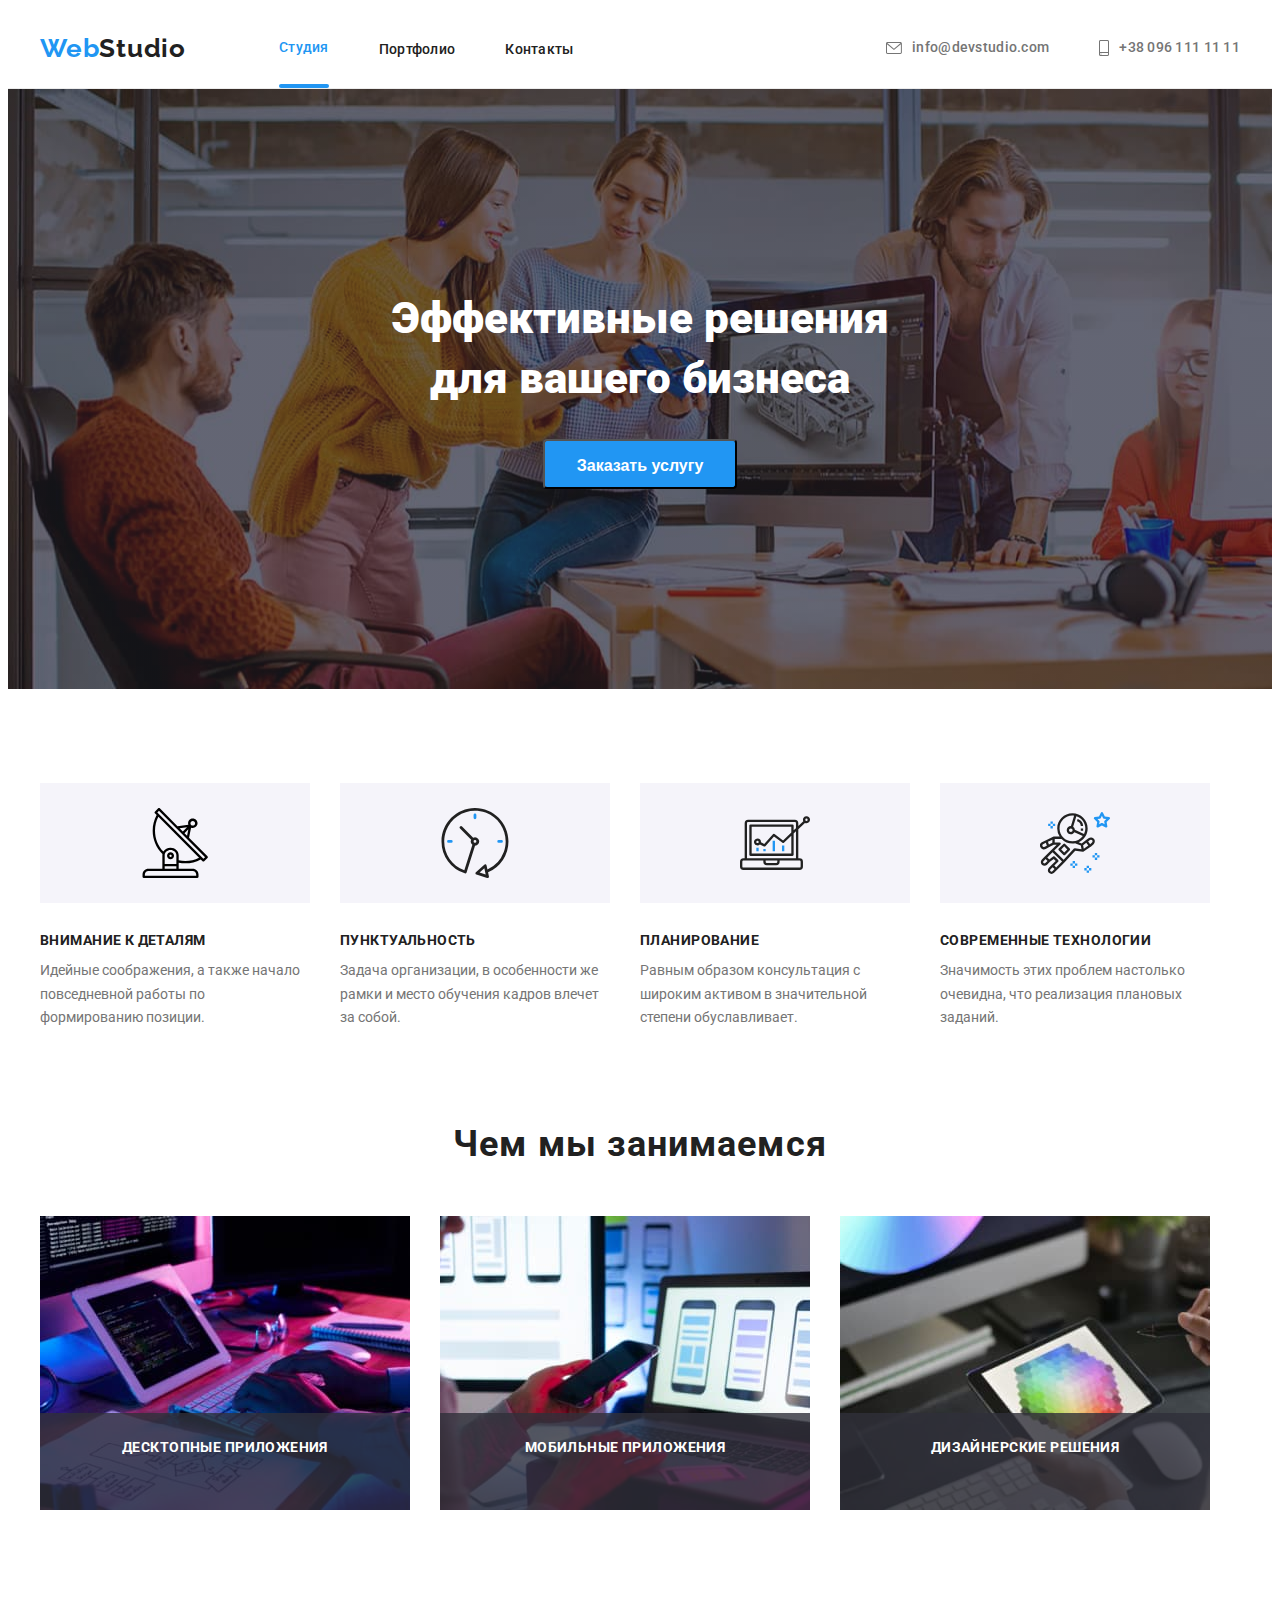
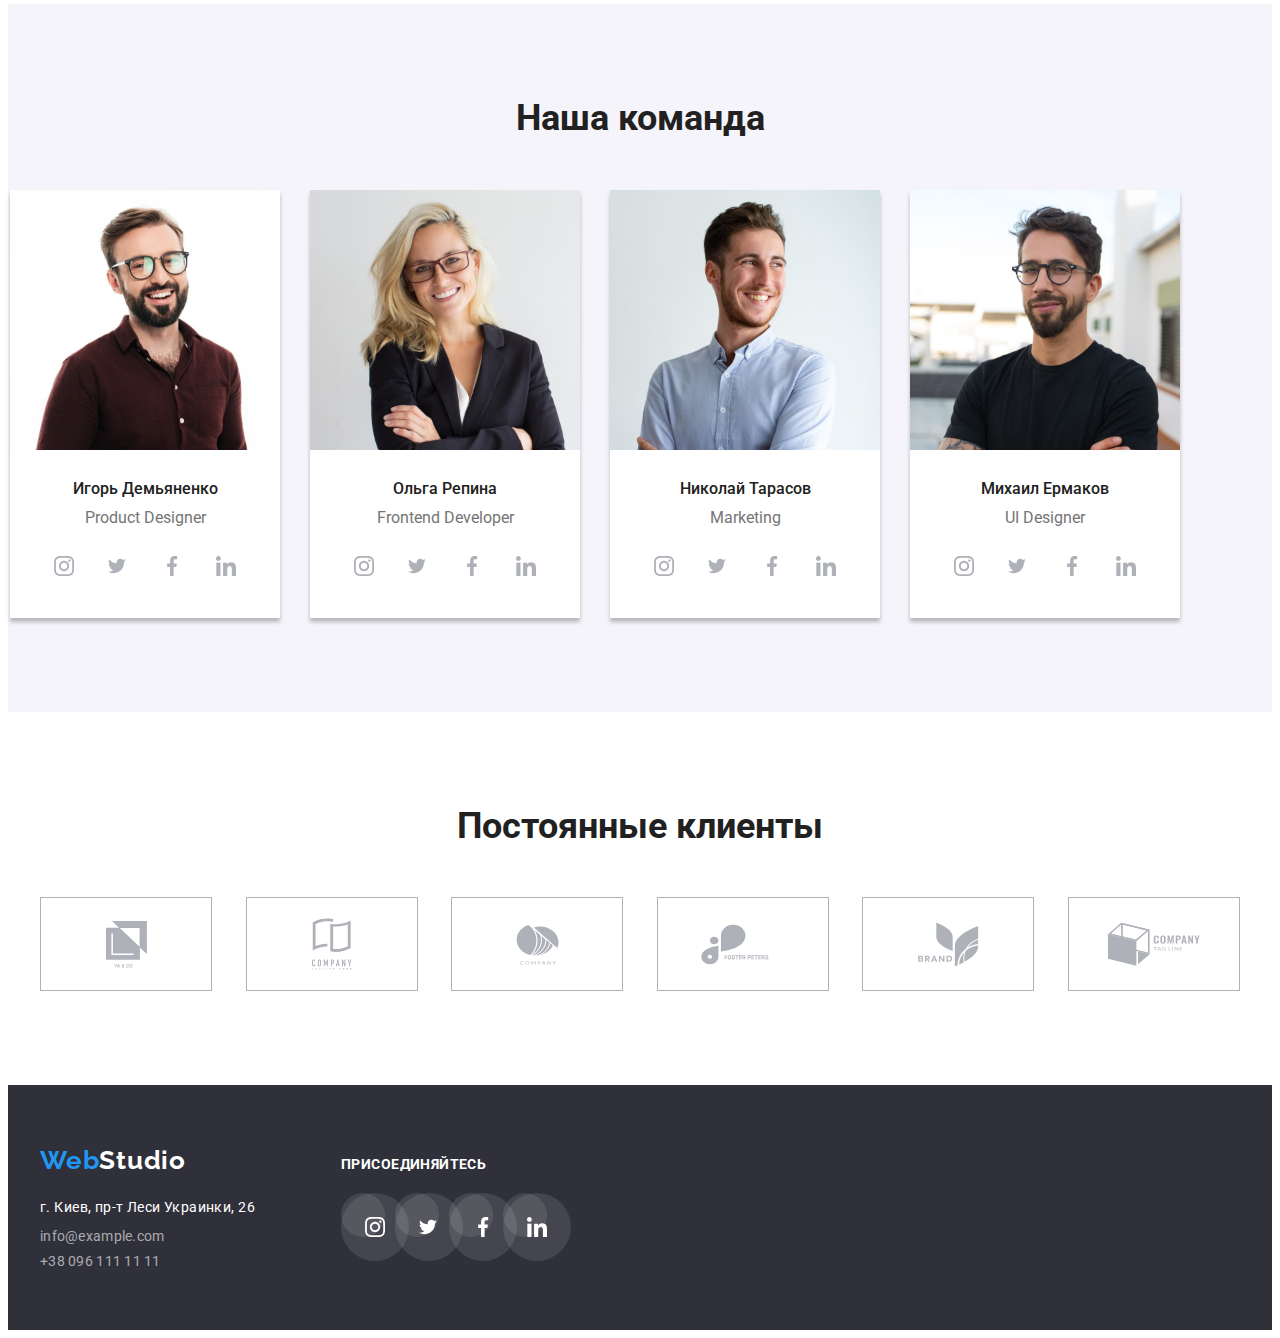
==== index.html @ 962d47c5 "добавил иконки в спрайт с 6 дз" ====
<!DOCTYPE html>
<html lang="en">

<head>
    <meta charset="UTF-8">
    <meta http-equiv="X-UA-Compatible" content="IE=edge">
    <meta name="viewport" content="width=device-width, initial-scale=1.0">
    <title>Homework1</title>
    <link rel="preconnect" href="https://fonts.gstatic.com">
    <link href="https://fonts.googleapis.com/css2?family=Raleway:wght@700&family=Roboto:wght@400;500;700;900&display=swap"
        rel="stylesheet">
        <link rel="stylesheet" href="https://cdnjs.cloudflare.com/ajax/libs/modern-normalize/1.0.0/modern-normalize.min.css"
            integrity="sha512-ISS7cAi1PEhQ8jnbJpJZMd29NlhNj4AWYyLOSp2CE/CsHxTCu+r+t0D2yoJudVrd0/8fTVPUVDzY5Tvli75u/g=="
            crossorigin="anonymous" />
            <link rel="stylesheet" href="https://cdnjs.cloudflare.com/ajax/libs/animate.css/4.1.1/animate.min.css" />
    <link rel="stylesheet" href="./css/styles.css">
 </head>
 <body>
     <!--HEADER-->
    <header class="header">
        <div class="conteiner header-conteiner">
        <nav class="navigation ">
                <a class="logo-link link animate__heartBeat" href="./index.html"><span class="part-logo">Web</span>Studio</a>
            <ul class="menu-list list">
                <li class="menu-item"><a class="menu-link link" href=""><div class="current">Студия</div></a></li>
                <li class="menu-item"><a class="menu-link link" href="./portfolio.html">Портфолио</a></li>
                <li class="menu-item"><a class="menu-link link" href="">Контакты</a></li>
            </ul>
            </nav>
            
            <ul class="contacts-list list">
                <li class="contacts-list-item-mail-tel">
                
                <a class="mail-tel-link link" href="mailto:info@devstudio.com"><svg class="header-icons"  width="16" height="12">
                    <use href="./images/icons.svg.svg#icon-envelope"></use>
                </svg>info@devstudio.com</a>
            
                    
</li>
                <li class="contacts-list-item-mail-tel"><a class="mail-tel-link link" href="tel:+380961111111"><svg class="header-icons" width="10" height="16">
                    <use href="./images/icons.svg.svg#icon-smartphone"></use>
                </svg>+38 096 111 11 11</a></li>
            </ul>
        
    </div>
     </header>
     <main>
         <!--SECTION HERO-->
            
                <section class="hero  ">
            <div class="conteiner">
                <h1 class="hero-title">Эффективные решения<br /> для вашего бизнеса</h1>
                <button class="modal-btn " type="button" data-modal-open>Заказать услугу </button>
        </div>
            </section>
            
        <!--SECTION SKILLS-->
               <section class="skills section">
                    <div class="conteiner ">
            <h2 class="visually-hidden">Наши преймущества</h2>
         
           

            <ul class="skills-list list">
            

                <li class="skills-description-item" >
                    <div class="skills-description-icon">
                        <svg width="70" height="70">
                            <use href="./images/icons.svg.svg#icon-antenna"></use>
                        </svg>
                    </div>
                    <h3 class="description-title">Внимание к деталям</h3>
                    <p class="description">Идейные соображения, а также начало повседневной работы по формированию позиции.</p>
                </li>
                
            
                <li class="skills-description-item">
                    <div class="skills-description-icon">
                        <svg width="70" height="70">
                            <use href="./images/icons.svg#icon-clock"></use>
                        </svg>
                    </div>
                    <h3 class="description-title">Пунктуальность</h3>
                    <p class="description">Задача организации, в особенности же рамки и место обучения кадров влечет за собой.</p>
                </li>
                
            
                <li class="skills-description-item">
                    <div class="skills-description-icon">
                        <svg width="70" height="70">
                            <use href="./images/icons.svg#icon-diagram"></use>
                        </svg>
                    </div>
                    <h3 class="description-title">Планирование</h3>
                    <p class="description">Равным образом консультация с широким активом в значительной степени обуславливает.</p>
                </li>
                
            
                <li class="skills-description-item">
                    <div class="skills-description-icon">
                        <svg width="70" height="70">
                            <use href="./images/icons.svg#icon-astronaut"></use>
                        </svg>
                    </div>
                    <h3 class="description-title">Современные технологии</h3>
                    <p class="description">Значимость этих проблем настолько очевидна, что реализация плановых заданий.</p>
                </li>
                
            </ul>
            
            </div>
        </section>
        <!--SECTION ABOUT-->
        <section class="about section">
            <div class="conteiner about-conteiner">
        <h2 class="about-title">Чем мы занимаемся</h2>
        <ul class="about-img-list list">
            <li class="about-img-list-item"><div class="about-img-list-wrapper"><img src="./images/box1.jpg" alt="html" width="370" /><p class="about-overlay">Десктопные приложения</p></div></li>
            <li class="about-img-list-item"><div class="about-img-list-wrapper"><img src="./images/box2.jpg" alt="javaskript" width="370" /><p class="about-overlay">Мобильные приложения</p></div></li>
            <li class="about-img-list-item"><div class="about-img-list-wrapper"><img src="./images/box3.jpg" alt="дизайн" width="370" /><p class="about-overlay">Дизайнерские решения</p></div></li>
        </ul>
        </div>
        </section>
        <!--SECTION TEAM-->
        <section class="team section">
            <div class="conteiner">
            <h2 class="team-title">Наша команда</h2>
            <ul class="team-list list">
               
                <li class="team-list-item">
                    <img class="team-img" src="./images/img.jpg" alt="Игорь Демьяненко" width="270" />
                    <div class="team-card-list">
                    <h3 class="team-list-sub-title">Игорь Демьяненко</h3>
                    <p class="team-list-description">Product Designer</p>
                    
                   
                        <ul class="team-list-link list">
                    <li class="team-link-item"><a class="social-link-icon" href="">
                        <svg class="team-icon" width="20" height="20">
                        <use href="./images/icons.svg.svg#icon-instagram"></use>
                    </svg></a></li>
                    <li class="team-link-item"><a class="social-link-icon" href="">
                        <svg class="team-icon" width="20" height="20">
                        <use href="./images/icons.svg.svg#icon-twitter"></use>
                    </svg></a></li>
                    <li class="team-link-item"><a class="social-link-icon" href="">
                        <svg class="team-icon" width="20" height="20">
                        <use href="./images/icons.svg.svg#icon-facebook"></use>
                    </svg></a></li>
                    <li class="team-link-item"><a class="social-link-icon" href="">
                        <svg class="team-icon" width="20" height="20">
                        <use href="./images/icons.svg.svg#icon-linkedin"></use>
                    </svg></a></li>
                   </ul>
                </div>
                    
                </li>
                <li class="team-list-item">
                    <img class="team-img" src="./images/img1.jpg" alt="Ольга Репина" width="270" />
                    <div class="team-card-list">
                    <h3 class="team-list-sub-title">Ольга Репина</h3>
                    <p class="team-list-description">Frontend Developer</p>
                    
                        <ul class="team-list-link list">
                            <li class="team-link-item"><a class="social-link-icon" href="">
                                    <svg class="team-icon" width="20" height="20">
                                        <use href="./images/icons.svg.svg#icon-instagram"></use>
                                    </svg></a></li>
                            <li class="team-link-item"><a class="social-link-icon" href="">
                                    <svg class="team-icon" width="20" height="20">
                                        <use href="./images/icons.svg.svg#icon-twitter"></use>
                                    </svg></a></li>
                            <li class="team-link-item"><a class="social-link-icon" href="">
                                    <svg class="team-icon" width="20" height="20">
                                        <use href="./images/icons.svg.svg#icon-facebook"></use>
                                    </svg></a></li>
                            <li class="team-link-item"><a class="social-link-icon" href="">
                                    <svg class="team-icon" width="20" height="20">
                                        <use href="./images/icons.svg.svg#icon-linkedin"></use>
                                    </svg></a></li>
                        </ul>
                    </div>
                </li>
                <li class="team-list-item">
                    <img class="team-img" src="./images/img2.jpg" alt="Николай Тарасов" width="270" />
                    <div class="team-card-list">
                    <h3 class="team-list-sub-title">Николай Тарасов</h3>
                    <p class="team-list-description">Marketing</p>
                    
                        <ul class="team-list-link list">
                            <li class="team-link-item"><a class="social-link-icon" href="">
                                    <svg class="team-icon" width="20" height="20">
                                        <use href="./images/icons.svg.svg#icon-instagram"></use>
                                    </svg></a></li>
                            <li class="team-link-item"><a class="social-link-icon" href="">
                                    <svg class="team-icon" width="20" height="20">
                                        <use href="./images/icons.svg.svg#icon-twitter"></use>
                                    </svg></a></li>
                            <li class="team-link-item"><a class="social-link-icon" href="">
                                    <svg class="team-icon" width="20" height="20">
                                        <use href="./images/icons.svg.svg#icon-facebook"></use>
                                    </svg></a></li>
                            <li class="team-link-item"><a class="social-link-icon" href="">
                                    <svg class="team-icon" width="20" height="20">
                                        <use href="./images/icons.svg.svg#icon-linkedin"></use>
                                    </svg></a></li>
                        </ul>
                    </div>
                </li>

                <li class="team-list-item">
                    <img class="team-img" src="./images/img3.jpg" alt="Михаил Ермаков" width="270" />
                    <div class="team-card-list">
                    <h3 class="team-list-sub-title">Михаил Ермаков</h3>
                    <p class="team-list-description">UI Designer</p>
                    
                
                    <ul class="team-list-link list">
                        <li class="team-link-item"><a class="social-link-icon" href="">
                                <svg class="team-icon" width="20" height="20">
                                    <use href="./images/icons.svg.svg#icon-instagram"></use>
                                </svg></a></li>
                        <li class="team-link-item"><a class="social-link-icon" href="">
                                <svg class="team-icon" width="20" height="20">
                                    <use href="./images/icons.svg.svg#icon-twitter"></use>
                                </svg></a></li>
                        <li class="team-link-item"><a class="social-link-icon" href="">
                                <svg class="team-icon" width="20" height="20">
                                    <use href="./images/icons.svg.svg#icon-facebook"></use>
                                </svg></a></li>
                        <li class="team-link-item"><a class="social-link-icon" href="">
                                <svg class="team-icon" width="20" height="20">
                                    <use href="./images/icons.svg.svg#icon-linkedin"></use>
                                </svg></a></li>
                    </ul>
                </div>
                </li>
                
            </ul>
            </div>
        </section>
        <!--SECTION CLIENTS-->
        <section class="clients section">
            <div class="conteiner">
                <h2 class="clients-title">Постоянные клиенты</h2>
                <ul class="client-list list">
                    <li class="client-item "><a href="" class="client-link"><svg class="client-icon" width="41" height="47">
                        <use href="./images/icons.svg.svg#icon-yaco"></use>
                    </svg></a></li>
                <li class="client-item "><a href="" class="client-link"><svg class="client-icon" width="40" height="52">
                    <use href="./images/icons.svg.svg#icon-companytagline"></use>
                </svg></a></li>
            <li class="client-item "><a href="" class="client-link"><svg class="client-icon" width="43" height="41">
                <use href="./images/icons.svg.svg#icon-company"></use>
            </svg></a></li>
        <li class="client-item "><a href="" class="client-link"><svg class="client-icon" width="84" height="41">
            <use href="./images/icons.svg.svg#icon-fosterpeters"></use>
        </svg></a></li>
                <li class="client-item "><a href="" class="client-link"><svg class="client-icon" width="63" height="45">
                    <use href="./images/icons.svg.svg#icon-brand"></use>
                </svg></a></li>
            <li class="client-item "><a href="" class="client-link"><svg class="client-icon" width="94" height="44">
                <use href="./images/icons.svg.svg#icon-tagline"></use>
            </svg></a></li>
        </ul>
            </div>
        </section>
    </main>
<!--FOOTER-->
    <footer class="footer ">
        <div class="conteiner footer-div">
        <div class=" address-div">
       <a class="logo-link link" href="./index.html"><span class="part-logo">Web</span><span class="logo-link-studio">Studio</span></a>
        <address class="address">г. Киев, пр-т Леси Украинки, 26
            <ul class="footer-contacts-list list">
                <li class="footer-contacts-list-item"><a class="footer-mail-link link" href="mailto:info@example.com">info@example.com</a>
                </li>
                <li class="footer-contacts-list-item-tel"><a class="footer-tel-link link" href="tel:+380961111111">+38 096 111 11 11</a></li>
            </ul>
        </address>
        </div>
        <div class="footer-contacts">
            <h2 class="footer-title">присоединяйтесь</h2>
            <ul class="footer-list list">
                <li class="footer-link-item"><a class="footer-social-link-icon" href="">
                        <svg class="footer-icon" width="20" height="20">
                            <use href="./images/icons.svg.svg#icon-instagram"></use>
                        </svg></a></li>
                <li class="footer-link-item"><a class="footer-social-link-icon" href="">
                        <svg class="footer-icon" width="20" height="20">
                            <use href="./images/icons.svg.svg#icon-twitter"></use>
                        </svg></a></li>
                <li class="footer-link-item"><a class="footer-social-link-icon" href="">
                        <svg class="footer-icon" width="20" height="20">
                            <use href="./images/icons.svg.svg#icon-facebook"></use>
                        </svg></a></li>
                <li class="footer-link-item"><a class="footer-social-link-icon" href="">
                        <svg class="footer-icon" width="20" height="20">
                            <use href="./images/icons.svg.svg#icon-linkedin"></use>
                        </svg></a></li>
            </ul>

        </div>
    </div>
    </footer>
    <div class="backdrop is-hidden" data-modal >
       <div class="modal"><button type="button" class="modal-close-btn" data-modal-close>
           <svg class="modal-btn-icon" width="18" height="18"><use href="./images/icons.svg.svg#icon-closeblack"></use></svg>
       </button> </div>

    </div>
    <script src="./js/modal.js"></script>
</body>

</html>
---- css/styles.css ----
:root {
  --main-font: "Roboto", sans-serif;
  --accent-color: #2196f3;
  --text-color: #212121;
  --paragraph-color: #757575;
  --background-color-grey: #2f303a;
  --text-color-white: #ffffff;
  --color-btn: #188ce8;
  --background-color-team-filters: #f5f4fa;
  --background-color-filters: #eeeeee;
  --color-footer-link: rgba(255, 255, 255, 0.6);
  --color-border: #ececec;
  --color-client-item: #afb1b8;
  --padding-div-projects: 20px 24px;
  --color-icon: #afb1b8;
}
/*=========УТИЛИТЫ=========*/
h1,
h2,
h3,
h4,
h5,
h6,
p {
  margin-top: 0;
  margin-bottom: 0;
}
ul,
ol {
  margin-top: 0;
  margin-bottom: 0;
  padding-left: 0;
}
img {
  display: block;
}
.conteiner {
  width: 1200px;
  padding-left: 15px;
  padding-right: 15px;
  margin: 0 auto;
}
.list {
  list-style: none;
}
.link {
  text-decoration: none;
}

body {
  font-family: var(--main-font);
  color: var(--text-color);
}

/*===============COMPONENTS==========*/
.part-logo {
  color: var(--accent-color);
}
.logo-link {
  font-family: "Raleway", sans-serif;
  font-weight: 700;
  font-size: 26px;
  line-height: 1.19;
  letter-spacing: 0.03em;
  color: inherit;
  animation-duration: 2500ms;
  animation-iteration-count: 1;
}
.logo-link-studio {
  color: var(--text-color-white);
}
.menu-link {
  font-weight: 500;
  font-size: 14px;
  line-height: 1.14;
  letter-spacing: 0.02em;
  color: inherit;
  transition: color 250ms cubic-bezier(0.4, 0, 0.2, 1);
}
.menu-list :hover,
.menu-list :focus {
  color: var(--accent-color);
}

.section {
  padding-top: 94px;
  padding-bottom: 94px;
}
/*==============END COMPONENTS======*/
/*================HEADER================*/
.header {
  border-bottom: 1px solid var(--color-border);
}
.header-conteiner {
  display: flex;
  align-items: center;
  justify-content: space-between;
}
.navigation {
  display: flex;
  align-items: center;
}
.logo-link {
  margin-right: 93px;
}
.menu-list {
  display: flex;
  align-items: center;
}
.menu-link {
  padding-top: 32px;
  padding-bottom: 32px;
}
.menu-item:not(:last-child) {
  margin-right: 50px;
}

.contacts-list {
  display: flex;

  align-items: center;
  font-weight: 500;
  font-size: 14px;
  line-height: 1.14;
  letter-spacing: 0.02em;
}

.mail-tel-link:hover,
.mail-tel-link:focus {
  color: var(--accent-color);
}

.mail-tel-link {
  display: flex;
  align-items: center;
  padding-top: 32px;
  padding-bottom: 32px;
  color: var(--paragraph-color);
  transition: color 250ms cubic-bezier(0.4, 0, 0.2, 1);
}
.contacts-list-item-mail-tel {
  margin-left: auto;
}
.contacts-list-item-mail-tel:not(:last-child) {
  margin-right: 50px;
}
.header-icons {
  fill: currentColor;
  margin-right: 10px;
}
.current {
  color: var(--accent-color);
  position: relative;
}
.current::after {
  position: absolute;
  left: 0;
  margin-top: 28px;
  display: block;
  content: "";
  height: 4px;
  width: 100%;
  border-radius: 2px;
  background-color: var(--accent-color);
}

/*===========END HEADER============*/
/*================SECTION HERO============*/
.hero {
  max-width: 1600px;
  background-color: var(--background-color-grey);
  text-align: center;
  padding-top: 200px;
  padding-bottom: 200px;
  margin: 0 auto;
  background-image: linear-gradient(
      rgba(47, 48, 58, 0.4),
      rgba(47, 48, 58, 0.4)
    ),
    url("../images/heroimg.jpg");
  background-size: cover;
}
.hero-title {
  font-weight: 900;
  font-size: 44px;
  line-height: 1.36;
  color: var(--text-color-white);
}
.modal-btn {
  height: 50px;
  padding: 10px 32px;
  margin-top: 30px;

  border-radius: 4px;

  font-weight: 700;
  font-size: 16px;
  line-height: 1.87;
  color: var(--text-color-white);
  background-color: var(--accent-color);
  cursor: pointer;
  transition: color 250ms cubic-bezier(0.4, 0, 0.2, 1);
}
.modal-btn:hover,
.modal-btn:focus {
  color: var(--text-color-white);
  background-color: var(--color-btn);
}
/*===============SECTION SKILLS========*/
.skills {
  padding-bottom: 0;
}
.visually-hidden {
  position: absolute;
  width: 1px;
  height: 1px;
  margin: -1px;
  border: 0;
  padding: 0;

  white-space: nowrap;
  clip-path: inset(100%);
  clip: rect(0 0 0 0);
  overflow: hidden;
}
.description-title {
  font-weight: 700;
  font-size: 14px;
  line-height: 1.14;
  letter-spacing: 0.03em;
  text-transform: uppercase;
}

.description {
  margin-top: 10px;
  font-size: 14px;
  line-height: 1.71;
  color: var(--paragraph-color);
}
.skills-list {
  display: flex;
}
.skills-description-item {
  width: 270px;
}
.skills-description-item:not(:last-child) {
  margin-right: 30px;
}
.skills-description-icon {
  display: flex;
  justify-content: center;
  align-items: center;
  width: 270px;
  height: 120px;
  margin-bottom: 30px;
  background-color: var(--background-color-team-filters);
}

/*============END SECTION SKILLS======*/
/*===========SECTION ABOUT==========*/
.about {
  text-align: center;
}
.about-img-list {
  display: flex;

  margin-right: -30px;
}
.about-img-list-item:not(:last-child) {
  margin-right: 30px;
}
.about-title {
  font-weight: 700;
  font-size: 36px;
  line-height: 1.16;
  letter-spacing: 0.03em;
  margin-bottom: 50px;
  align-items: center;
  margin-bottom: 50px;
}
.about-img-list-wrapper {
  position: relative;
  overflow: hidden;
}
.about-overlay {
  padding-top: 27px;
  font-weight: 700;
  font-size: 14px;
  line-height: 1.14;
  text-align: center;
  letter-spacing: 0.03em;
  text-transform: uppercase;
  color: var(--text-color-white);
  background-color: rgba(47, 48, 58, 0.8);
  position: absolute;
  bottom: 0;
  left: 0;
  width: 100%;
  height: 70px;
}

/*============END SECTION ABOUT======*/
/*===========SECTION TEAM=========*/

.team {
  text-align: center;
}

.team-title {
  font-weight: 700;
  font-size: 36px;
  line-height: 1.16;
}

.team-list {
  display: flex;
  margin-left: -30px;
  margin-top: 50px;
}
.team-list-item {
  width: 270px;
  background-color: var(--text-color-white);
  box-shadow: 0px 4px 4px rgba(0, 0, 0, 0.25);
}
.team-list-item:not(:first-child) {
  margin-left: 30px;
}
.team-list-sub-title {
  font-weight: 500;
  font-size: 16px;
  line-height: 1.18;
  margin-bottom: 10px;
}
.team-list-description {
  font-size: 16px;
  line-height: 1.18;
  color: var(--paragraph-color);
}
.team-card-list {
  padding: 30px 32px 30px 32px;
}

.team {
  background-color: var(--background-color-team-filters);
}

.team-list-link {
  display: flex;
  justify-content: space-between;
  width: 206px;
  height: 44px;
  margin-top: 16px;
}
.team-link-item {
  display: block;
  width: 44px;
  height: 44px;
  background-color: #ffffff;
  border-radius: 50%;
}
.team-link-item:not(:last-child) {
  margin-right: 10px;
}

.social-link-icon {
  display: flex;
  justify-content: center;
  align-items: center;
  width: 44px;
  height: 44px;
  border-radius: 50%;
  transition: background-color 250ms cubic-bezier(0.4, 0, 0.2, 1);
}
.social-link-icon:hover,
.social-link-icon:focus {
  background-color: var(--accent-color);
}
.social-link-icon:hover .team-icon,
.social-link-icon:focus .team-icon {
  fill: #ffffff;
}
.team-icon {
  fill: var(--color-icon);
  transition: fill 250ms cubic-bezier(0.4, 0, 0.2, 1);
}
/*=========== END SECTION TEAM=========*/
/*===========SECTION CLIENTS=======*/
.clients {
  text-align: center;
}
.client-list {
  display: flex;
  justify-content: space-between;
  margin-top: 50px;
}
.clients-title {
  font-weight: 700;
  font-size: 36px;
  line-height: 1.16;
}

.client-item:not(:first-child) {
  margin-left: 30px;
}

.client-link {
  display: flex;
  justify-content: center;
  align-items: center;
  border: 1px solid #afb1b8;
  width: 170px;
  height: 92px;
  transition: border 250ms cubic-bezier(0.4, 0, 0.2, 1);
}
.client-icon {
  fill: #afb1b8;
  transition: fill 250ms cubic-bezier(0.4, 0, 0.2, 1);
}
.client-link:hover,
.client-link:focus {
  border: 1px solid #2196f3;
}
.client-link:hover .client-icon,
.client-link:focus .client-icon {
  fill: var(--accent-color);
}
/*==========SECTION FILTERS=========*/

.filters-list {
  display: flex;
  justify-content: center;
  margin-bottom: 50px;
}

.filters-list-item:not(:last-child) {
  margin-right: 8px;
}

.filters-list-btn {
  height: 38px;
  padding: 6px 22px;

  font-weight: 500;
  font-size: 16px;
  line-height: 1.62;
  background-color: var(--background-color-team-filters);
  color: var(--text-color);

  transition: background-color 250ms cubic-bezier(0.4, 0, 0.2, 1),
    box-shadow 250ms cubic-bezier(0.4, 0, 0.2, 1),
    color 250ms cubic-bezier(0.4, 0, 0.2, 1);
}
.filters-list-btn:hover,
.filters-list-btn:focus {
  color: var(--text-color-white);
  background-color: var(--accent-color);
  box-shadow: 0px 4px 4px rgba(0, 0, 0, 0.25);
  cursor: pointer;
}
.projects-link {
  color: var(--text-color);
}
.projects-list-title {
  margin-bottom: 4px;
  font-weight: 700;
  font-size: 18px;
  line-height: 2;
  letter-spacing: 0.06em;
  color: inherit;
}
.projects-description {
  font-size: 16px;
  line-height: 1.87;
  letter-spacing: 0.03em;
  color: var(--paragraph-color);
}
.projects-list {
  display: flex;
  flex-wrap: wrap;
  margin-right: -30px;
  margin-top: -30px;
}
.projects-item {
  width: 370px;

  margin-right: 30px;
  margin-top: 30px;
  background-color: var(--text-color-white);
}
.projects-item:hover,
.projects-item:focus {
  box-shadow: 0px 4px 4px rgba(0, 0, 0, 0.25);
}
.tecno {
  padding: var(--padding-div-projects);
  border-bottom: 1px solid var(--background-color-filters);
  border-left: 1px solid var(--background-color-filters);
  border-right: 1px solid var(--background-color-filters);
}
.neworlean {
  padding: var(--padding-div-projects);
  border-bottom: 1px solid var(--background-color-filters);
  border-left: 1px solid var(--background-color-filters);
  border-right: 1px solid var(--background-color-filters);
}
.seafood {
  padding: var(--padding-div-projects);
  border-bottom: 1px solid var(--background-color-filters);
  border-left: 1px solid var(--background-color-filters);
  border-right: 1px solid var(--background-color-filters);
}
.prime {
  padding: var(--padding-div-projects);
  border-bottom: 1px solid var(--background-color-filters);
  border-left: 1px solid var(--background-color-filters);
  border-right: 1px solid var(--background-color-filters);
}
.boxes {
  padding: var(--padding-div-projects);
  border-bottom: 1px solid var(--background-color-filters);
  border-left: 1px solid var(--background-color-filters);
  border-right: 1px solid var(--background-color-filters);
}
.bordes {
  padding: var(--padding-div-projects);
  border-bottom: 1px solid var(--background-color-filters);
  border-left: 1px solid var(--background-color-filters);
  border-right: 1px solid var(--background-color-filters);
}
.limited-edition {
  padding: var(--padding-div-projects);
  border-bottom: 1px solid var(--background-color-filters);
  border-left: 1px solid var(--background-color-filters);
  border-right: 1px solid var(--background-color-filters);
}
.lab {
  padding: var(--padding-div-projects);
  border-bottom: 1px solid var(--background-color-filters);
  border-left: 1px solid var(--background-color-filters);
  border-right: 1px solid var(--background-color-filters);
}
.growing-business {
  padding: var(--padding-div-projects);
  border-bottom: 1px solid var(--background-color-filters);
  border-left: 1px solid var(--background-color-filters);
  border-right: 1px solid var(--background-color-filters);
}
.project-list-img-wrapper {
  position: relative;
  overflow: hidden;
}
.overlay {
  font-size: 18px;
  line-height: 1.55;
  letter-spacing: 0.03em;
  padding: 63px 24px;

  color: var(--text-color-white);
  background-color: rgba(33, 150, 243, 0.9);
  position: absolute;
  top: 0;
  left: 0;
  width: 100%;
  height: 100%;

  transform: translateY(100%);
  transition: transform 250ms cubic-bezier(0.4, 0, 0.2, 1);
}
.projects-link:hover .overlay,
.projects-link:focus .overlay {
  transform: translateY(0%);
}
/*===========END SECTION FILTERS===========*/
/*=============FOOTER=========*/
.footer {
  background-color: var(--background-color-grey);
  padding-top: 60px;
  padding-bottom: 60px;
}
.address-div {
  width: 231px;
}
.address {
  font-style: normal;
  font-size: 14px;
  line-height: 1.71;
  letter-spacing: 0.03em;
  color: var(--text-color-white);
  margin-top: 20px;
}
.footer-contacts-list {
  font-weight: 400;
  font-size: 14px;
  line-height: 1.14;
  letter-spacing: 0.02em;
  margin-top: 9px;
}

.footer-contacts-list :hover,
.footer-contacts-list :focus {
  color: var(--accent-color);
}
.footer-contacts-list-item {
  display: flex;
}
.footer-contacts-list-item-tel {
  margin-top: 9px;
}
.footer-tel-link {
  color: var(--color-footer-link);
  transition: color 250ms cubic-bezier(0.4, 0, 0.2, 1);
}
.footer-mail-link {
  color: var(--color-footer-link);
  transition: color 250ms cubic-bezier(0.4, 0, 0.2, 1);
}
.footer-div {
  display: flex;
  align-items: baseline;
}
.footer-contacts {
  margin-left: 70px;
}
.footer-title {
  font-weight: 700;
  font-size: 14px;
  line-height: 1.14;
  letter-spacing: 0.03em;
  text-transform: uppercase;

  color: var(--text-color-white);
}
.footer-list {
  display: flex;
  justify-content: space-between;
  margin-top: 20px;
}
.footer-link-item {
  display: block;
  width: 44px;
  height: 44px;
  background: rgba(255, 255, 255, 0.1);
  border-radius: 50%;
}
.footer-link-item:not(:last-child) {
  margin-right: 10px;
}
.footer-social-link-icon {
  display: flex;
  justify-content: center;
  align-items: center;
  padding: 12px;
  width: 44px;
  height: 44px;
  background: rgba(255, 255, 255, 0.1);
  border-radius: 50%;
  transition: background-color 250ms cubic-bezier(0.4, 0, 0.2, 1);
}
.footer-social-link-icon:hover,
.footer-social-link-icon:focus {
  background-color: var(--accent-color);
}

.footer-icon {
  fill: var(--text-color-white);
}
/*======logo,address,contacts-list in COMPONENTS===*/
/*==============END FOOTER==========*/
.backdrop {
  position: fixed;
  width: 100vw;
  height: 100vh;
  top: 0;
  left: 0;
  background-color: rgba(0, 0, 0, 0.2);
  z-index: 100;
  transition: opacity 250ms cubic-bezier(0.4, 0, 0.2, 1),
    visibility 250ms cubic-bezier(0.4, 0, 0.2, 1);
}
.modal {
  position: absolute;
  top: 50%;
  left: 50%;
  transform: translate(-50%, -50%);
  width: 528px;
  height: 581px;
  border-radius: 4px;
  background-color: var(--text-color-white);
}
.modal-close-btn {
  display: flex;
  justify-content: center;
  align-items: center;
  position: absolute;
  top: 8px;
  right: 8px;
  width: 30px;
  height: 30px;
  border: 1px solid rgba(0, 0, 0, 0.1);
  border-radius: 50%;
  background-color: var(--text-color-white);
  cursor: pointer;
}
.is-hidden {
  opacity: 0;
  visibility: hidden;
  pointer-events: none;
}
.modal-btn-icon {
  fill: #000000;
}
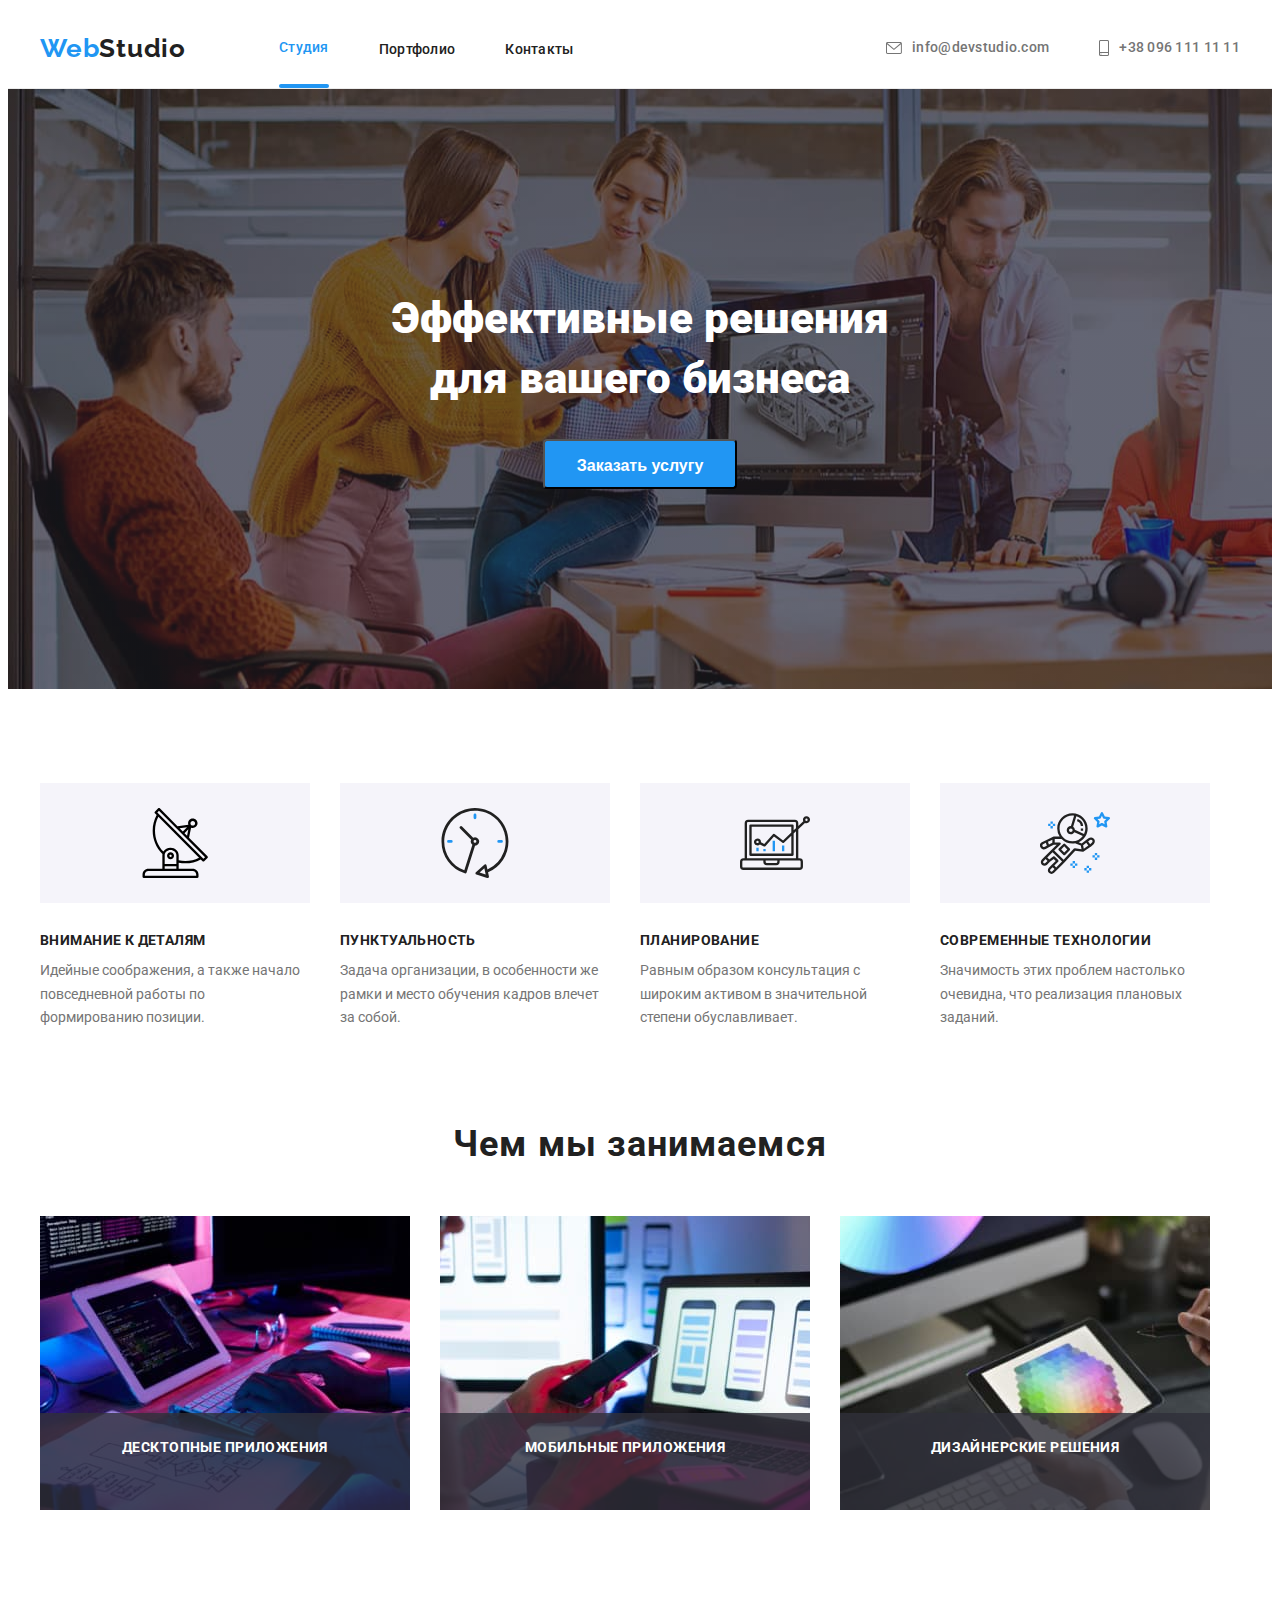
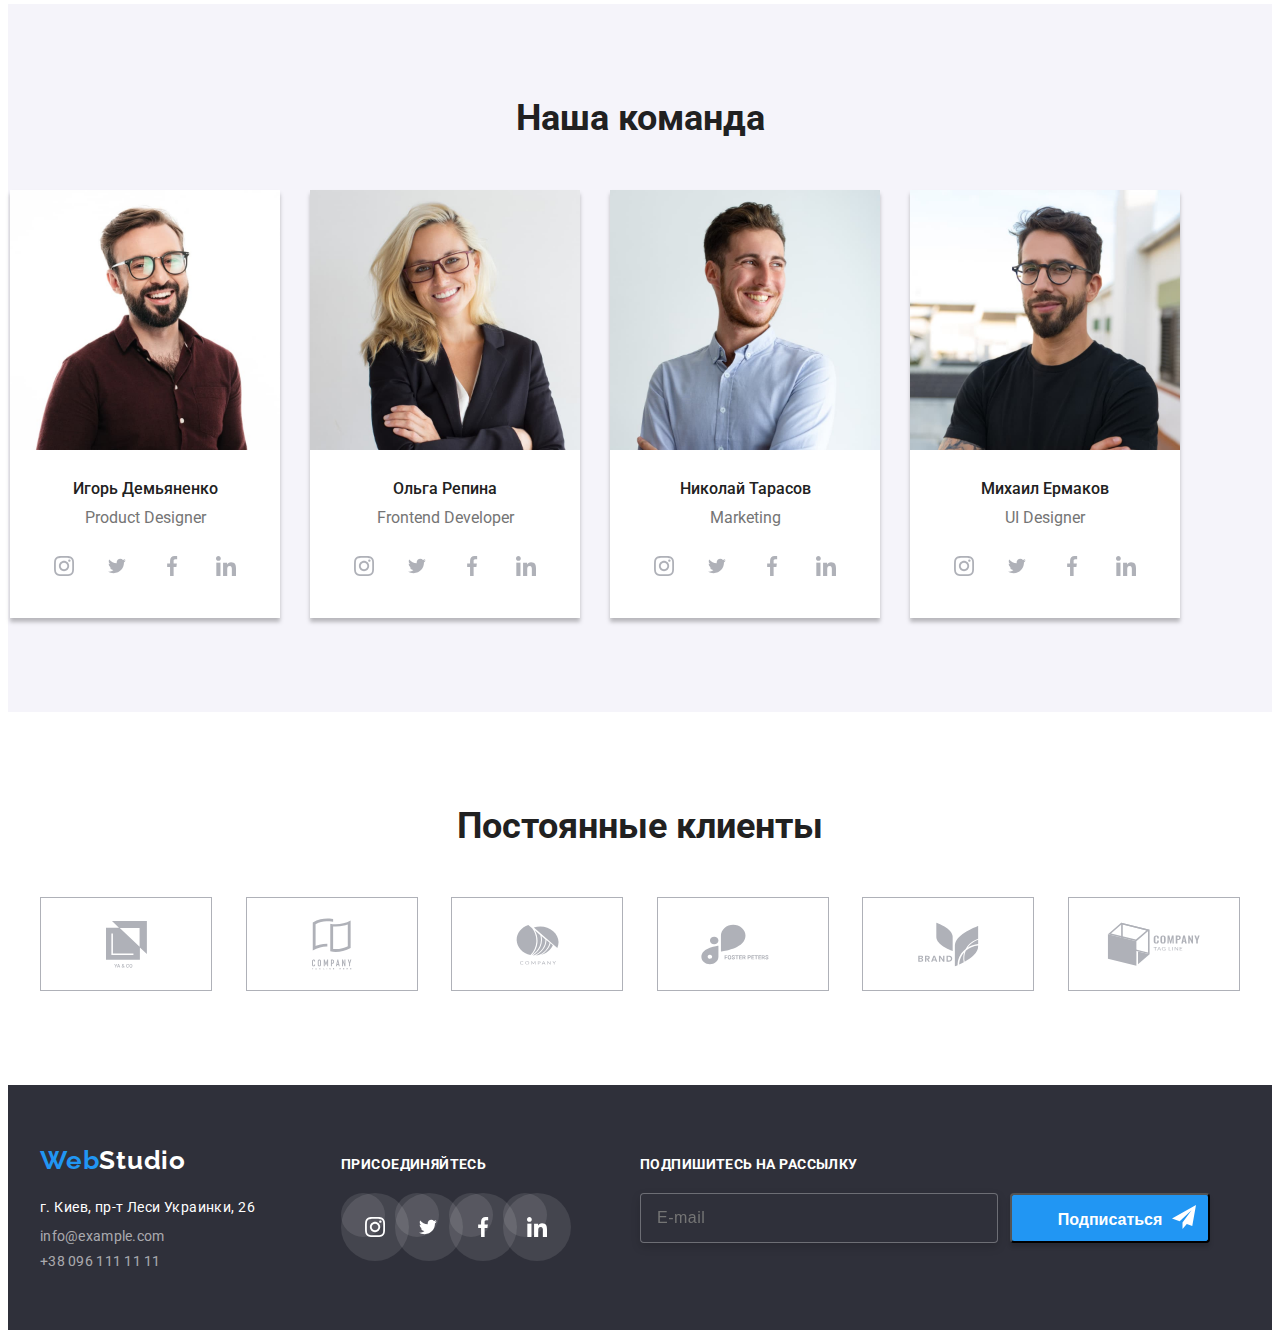
==== commit f3cb393b: "оформление модального окна и футера" ====
--- a/index.html
+++ b/index.html
@@ -300,15 +300,63 @@
                             <use href="./images/icons.svg.svg#icon-linkedin"></use>
                         </svg></a></li>
             </ul>
-
-        </div>
+        </div>
+            <form action="#" class="footer-form" >
+                <label class="footer-form-field" for="input-e-meil" >Подпишитесь на рассылку</label>
+                   <div class="footer-feedback">
+                       <input name="footer-email" type="email" id="input-e-meil" class="footer-form-email" required placeholder="E-mail">
+                    <button type="submit" class="footer-form-btn">Подписаться<svg class="footer-form-icon" width="24" height="24">
+                        <use href="./images/icons.svg.svg#icon-iconsendtelegram"></use>
+                    </svg></button>
+                </div>
+               </label>
+            </form>
+        </div>
+    </footer>
+    <!--MODAL-->
+    <div class="backdrop is-hidden" data-modal >
+       <div class="modal">
+           <button type="button" class="modal-close-btn" data-modal-close>
+           <svg class="modal-btn-icon" width="18" height="18"><use href="./images/icons.svg.svg#icon-closeblack"></use></svg>
+       </button> 
+       <form action="#" class="modal-form"> 
+        <p class="modal-form-head">Оставьте свои данные, мы вам перезвоним</p>
+        <label class="modal-form-field">
+            <span class="modal-form-text">Имя</span>
+           <span class="modal-form-input-wrapper">
+            <input name="user-name" type="text" autofocus class="modal-form-input" minlength="2" required>
+        <svg class="user-name-icon" width="18" height="18">
+            <use href="./images/icons.svg.svg#icon-personphorm" ></use>
+        </svg>
+        </span>
+        </label>
+        <label class="modal-form-field">
+           <span class="modal-form-text"> Телефон</span>
+            <span class="modal-form-input-wrapper">
+            <input type="tel" name="user-tel" class="modal-form-input" required   pattern="[0-9]{3}-[0-9]{3}-[0-9]{2}-[0-9]{2}" title="093-933-33-33" >
+        <svg class="user-name-icon" width="18" height="18">
+            <use href="./images/icons.svg.svg#icon-phonephorm" ></use>
+        </svg>
+        </span>
+        </label>
+        <label class="modal-form-field">
+            <span class="modal-form-text">Почта</span>
+            <span class="modal-form-input-wrapper">
+            <input name="user-email" type="email" class="modal-form-input" required>
+        <svg class="user-name-icon" width="18" height="18">
+            <use href="./images/icons.svg.svg#icon-emailphorm" ></use>
+        </svg>
+        </span>
+        </label>
+        <label>
+            <span class="modal-form-text">Коментарий</span>
+            <textarea name="user-message" placeholder="Введите текст" class="modal-form-message"></textarea>
+        </label>
+        <input name="user-policy" type="checkbox" class="modal-form-checkbox visually-hidden" id="checkbox-policy" required>
+        <label for="checkbox-policy" class="modal-form-checkbox-policy">Соглашаюсь с рассылкой и принимаю <a class="modal-form-policy-link" href=""> Условия договора</a></label>
+      <button type="submit" class="modal-form-btn" >Отправить</button>
+    </form>
     </div>
-    </footer>
-    <div class="backdrop is-hidden" data-modal >
-       <div class="modal"><button type="button" class="modal-close-btn" data-modal-close>
-           <svg class="modal-btn-icon" width="18" height="18"><use href="./images/icons.svg.svg#icon-closeblack"></use></svg>
-       </button> </div>
-
     </div>
     <script src="./js/modal.js"></script>
 </body>
--- a/css/styles.css
+++ b/css/styles.css
@@ -46,7 +46,16 @@
 .link {
   text-decoration: none;
 }
-
+.visually-hidden {
+  position: absolute !important;
+  clip: rect(1px 1px 1px 1px); /* IE6, IE7 */
+  clip: rect(1px, 1px, 1px, 1px);
+  padding: 0 !important;
+  border: 0 !important;
+  height: 1px !important;
+  width: 1px !important;
+  overflow: hidden;
+}
 body {
   font-family: var(--main-font);
   color: var(--text-color);
@@ -664,8 +673,74 @@
 .footer-icon {
   fill: var(--text-color-white);
 }
+
+.footer-feedback {
+  display: flex;
+  margin-top: 20px;
+  align-items: center;
+}
+.footer-form-field {
+  font-weight: 700;
+  font-size: 14px;
+  line-height: 1.14;
+  letter-spacing: 0.03em;
+  text-transform: uppercase;
+  margin-bottom: 20px;
+  color: var(--text-color-white);
+  margin-left: 93px;
+}
+.footer-form-email {
+  font-size: 16px;
+  line-height: 1.25;
+  letter-spacing: 0.03em;
+  background-color: var(--background-color-grey);
+  color: rgba(255, 255, 255, 0.6);
+  width: 358px;
+  height: 50px;
+  padding: 16px 0 16px 16px;
+  margin-right: 12px;
+  margin-left: 93px;
+  border: 1px solid rgba(255, 255, 255, 0.3);
+  border-radius: 4px;
+  box-sizing: border-box;
+  filter: drop-shadow(0px 4px 4px rgba(0, 0, 0, 0.15));
+  transition: border 250ms cubic-bezier(0.4, 0, 0.2, 1);
+}
+.footer-form-email:focus,
+.footer-form-email:hover {
+  border: 1px solid rgba(33, 150, 243, 0.3);
+  outline: none;
+}
+.footer-form-btn {
+  position: relative;
+  width: 200px;
+  height: 50px;
+  padding: 10px 28px;
+  font-weight: 700;
+  font-size: 16px;
+  line-height: 1.87;
+  background: var(--accent-color);
+  box-shadow: 0px 4px 4px rgba(0, 0, 0, 0.15);
+  border-radius: 4px;
+  color: var(--text-color-white);
+  cursor: pointer;
+  transition: background-color 250ms cubic-bezier(0.4, 0, 0.2, 1);
+}
+.footer-form-btn:hover,
+.footer-form-btn:focus {
+  color: var(--text-color-white);
+  background-color: var(--color-btn);
+}
+.footer-form-icon {
+  position: absolute;
+  top: 13;
+  right: 13.8;
+  margin-left: 10px;
+  fill: var(--text-color-white);
+}
 /*======logo,address,contacts-list in COMPONENTS===*/
 /*==============END FOOTER==========*/
+/*============MODAL WINDOWS BACKDROP====*/
 .backdrop {
   position: fixed;
   width: 100vw;
@@ -684,6 +759,7 @@
   transform: translate(-50%, -50%);
   width: 528px;
   height: 581px;
+  padding: 40px;
   border-radius: 4px;
   background-color: var(--text-color-white);
 }
@@ -701,6 +777,10 @@
   background-color: var(--text-color-white);
   cursor: pointer;
 }
+.modal-close-btn:hover .modal-btn-icon,
+.modal-close-btn:focus .modal-btn-icon {
+  fill: var(--accent-color);
+}
 .is-hidden {
   opacity: 0;
   visibility: hidden;
@@ -708,4 +788,122 @@
 }
 .modal-btn-icon {
   fill: #000000;
-}
+  transition: fill 250ms cubic-bezier(0.4, 0, 0.2, 1);
+}
+.modal-form-head {
+  font-weight: 700;
+  font-size: 20px;
+  line-height: 1.15;
+  text-align: center;
+  letter-spacing: 0.03em;
+  margin-bottom: 12px;
+}
+.modal-form {
+  display: flex;
+  flex-direction: column;
+}
+
+.modal-form-text {
+  font-size: 12px;
+  line-height: 1.16;
+  letter-spacing: 0.01em;
+  color: var(--paragraph-color);
+}
+.modal-form-text:not(:first-child) {
+  margin-top: 10px;
+}
+.modal-form-input {
+  width: 100%;
+  height: 40px;
+  box-sizing: border-box;
+  border-radius: 4px;
+  padding-left: 42px;
+  border: 1px solid rgba(33, 33, 33, 0.2);
+  transition: border-color 250ms cubic-bezier(0.4, 0, 0.2, 1);
+}
+.modal-form-input-wrapper {
+  position: relative;
+  display: block;
+  margin-top: 4px;
+  margin-bottom: 10px;
+}
+.user-name-icon {
+  display: block;
+  position: absolute;
+  top: 50%;
+  left: 12px;
+  transform: translateY(-50%);
+}
+.modal-form-input:focus {
+  border-color: var(--accent-color);
+  outline: none;
+}
+.modal-form-input:focus + .user-name-icon {
+  fill: var(--accent-color);
+}
+.modal-form-message {
+  width: 100%;
+  height: 120px;
+  border: 1px solid rgba(33, 33, 33, 0.2);
+  border-radius: 4px;
+  resize: none;
+  padding: 12px 16px;
+  margin-top: 4px;
+  transition: border-color 250ms cubic-bezier(0.4, 0, 0.2, 1);
+}
+.modal-form-message:focus {
+  outline: none;
+  border-color: var(--accent-color);
+}
+.modal-form-message::placeholder {
+  font-size: 14px;
+  line-height: 1.14;
+  letter-spacing: 0.01em;
+  color: rgba(117, 117, 117, 0.5);
+}
+.modal-form-checkbox-policy::before {
+  display: inline-block;
+  content: "";
+  vertical-align: middle;
+  width: 16px;
+  height: 15px;
+  margin-right: 7px;
+  border: 2px solid #212121;
+  cursor: pointer;
+}
+.modal-form-checkbox:checked + .modal-form-checkbox-policy::before {
+  background-image: url(../images/iconcheck.png);
+  border: 2px solid var(--accent-color);
+}
+.modal-form-checkbox:focus + .modal-form-checkbox-policy::before {
+  box-shadow: 0 0 0 2px var(--accent-color);
+}
+.modal-form-checkbox-policy {
+  font-size: 14px;
+  line-height: 1.71;
+  margin-top: 20px;
+  color: var(--paragraph-color);
+}
+.modal-form-btn {
+  align-self: center;
+  width: 200px;
+  height: 50px;
+  padding: 10px 32px;
+  margin-top: 30px;
+  margin-bottom: 40px;
+  border-radius: 4px;
+
+  font-weight: 700;
+  font-size: 16px;
+  line-height: 1.87;
+  color: var(--text-color-white);
+  background-color: var(--accent-color);
+  cursor: pointer;
+
+  transition: background-color 250ms cubic-bezier(0.4, 0, 0.2, 1);
+}
+.modal-form-btn:hover,
+.modal-form-btn:focus {
+  color: var(--text-color-white);
+  background-color: var(--color-btn);
+}
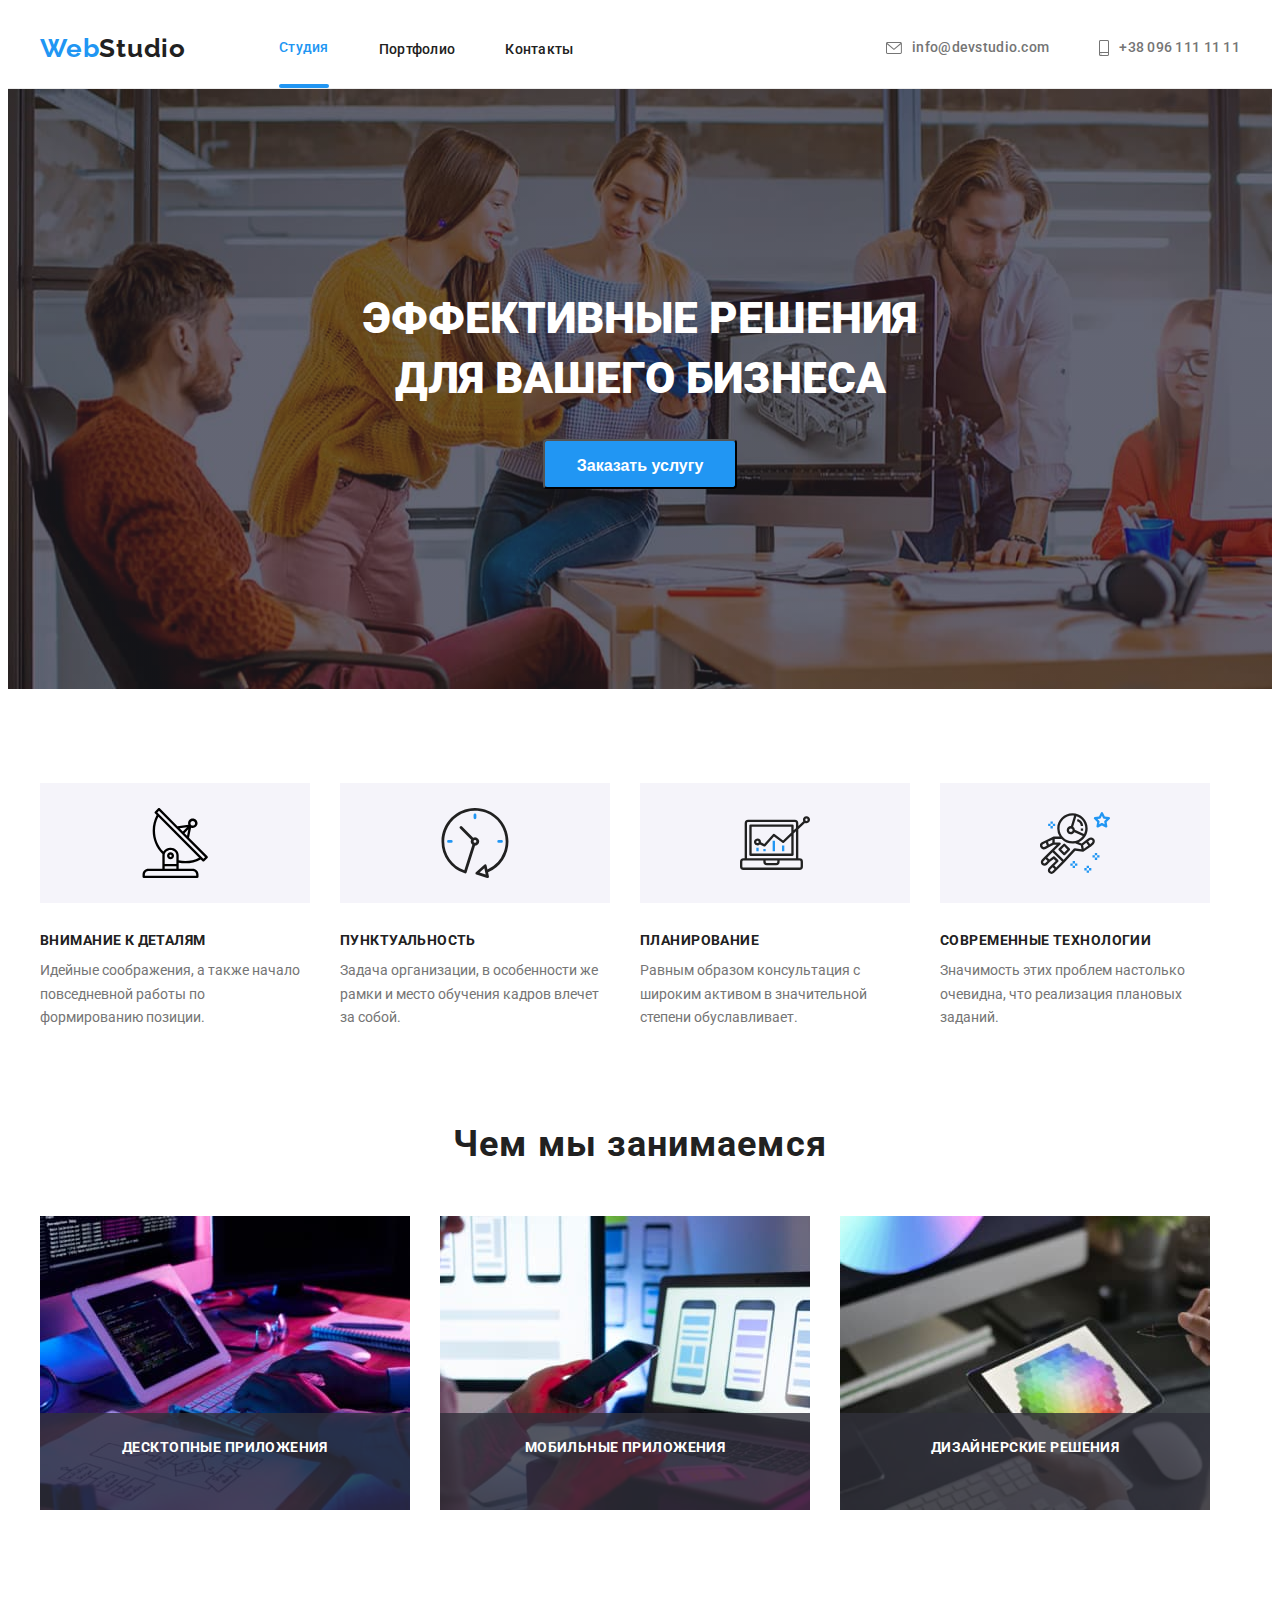
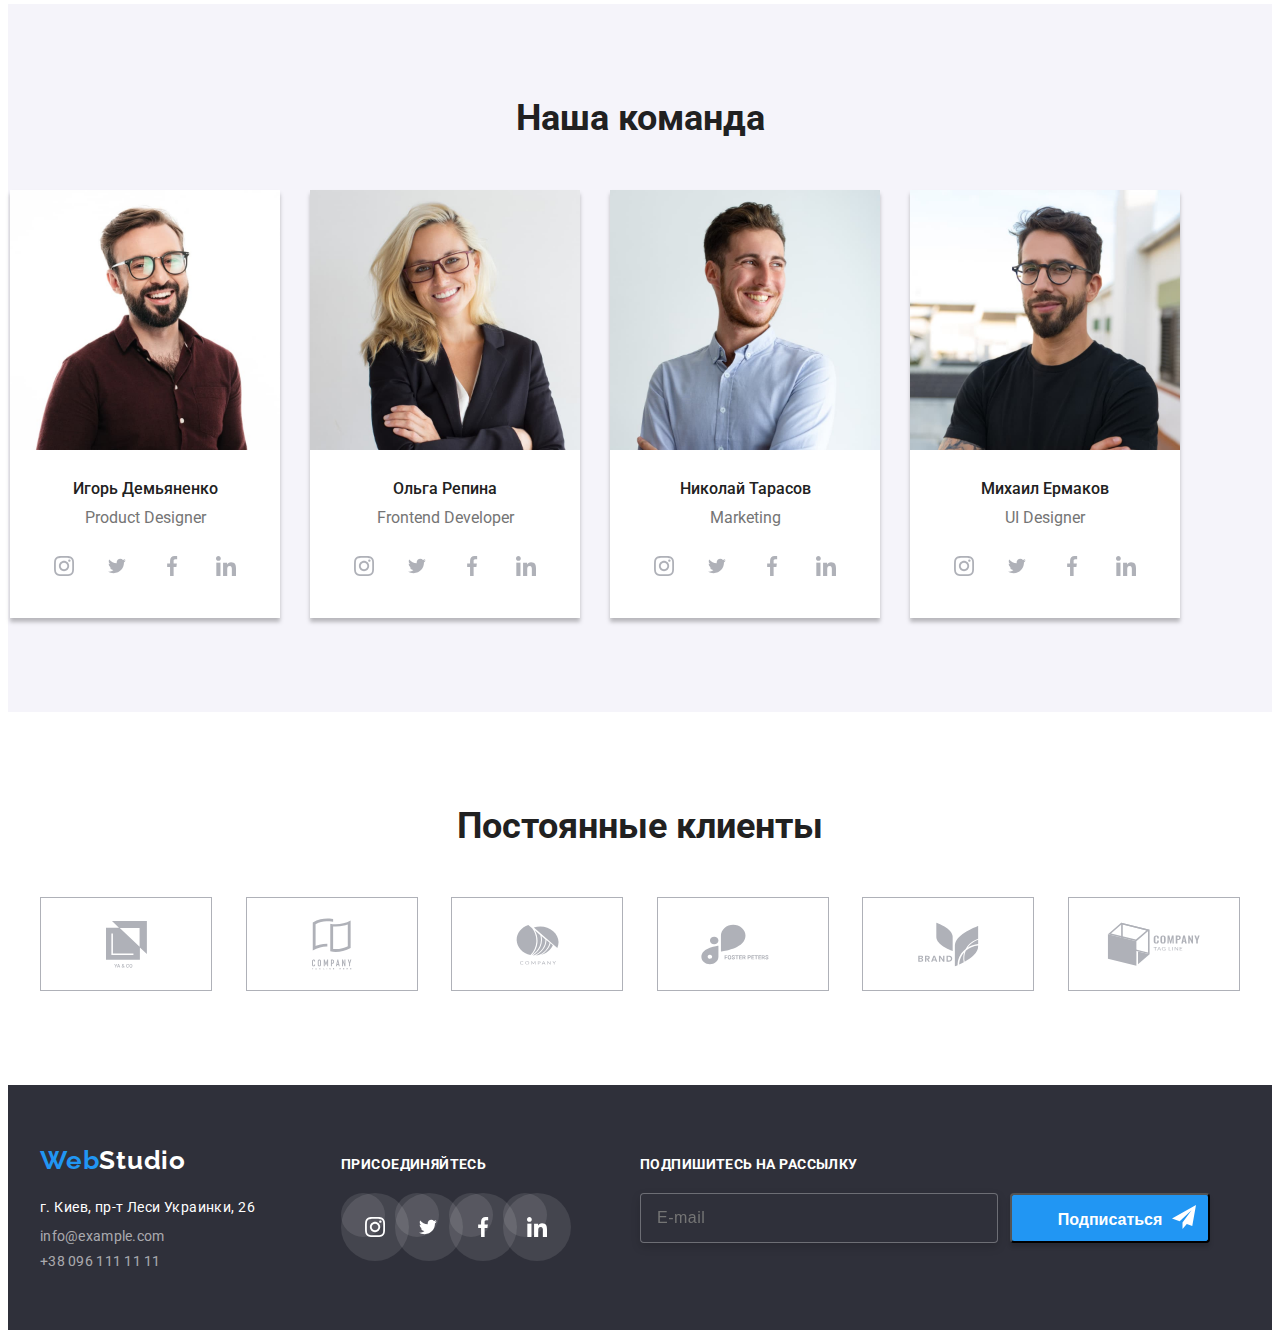
==== commit 0d27bc8a: "добавил маржин и поработал над чекбоксом" ====
--- a/index.html
+++ b/index.html
@@ -309,7 +309,7 @@
                         <use href="./images/icons.svg.svg#icon-iconsendtelegram"></use>
                     </svg></button>
                 </div>
-               </label>
+              
             </form>
         </div>
     </footer>
@@ -352,8 +352,10 @@
             <span class="modal-form-text">Коментарий</span>
             <textarea name="user-message" placeholder="Введите текст" class="modal-form-message"></textarea>
         </label>
+        
         <input name="user-policy" type="checkbox" class="modal-form-checkbox visually-hidden" id="checkbox-policy" required>
-        <label for="checkbox-policy" class="modal-form-checkbox-policy">Соглашаюсь с рассылкой и принимаю <a class="modal-form-policy-link" href=""> Условия договора</a></label>
+        <label for="checkbox-policy" class="modal-form-checkbox-policy">Соглашаюсь с рассылкой и принимаю <a class="modal-form-policy-link" href="">Условия договора</a></label>
+
       <button type="submit" class="modal-form-btn" >Отправить</button>
     </form>
     </div>
--- a/css/styles.css
+++ b/css/styles.css
@@ -190,6 +190,7 @@
   background-size: cover;
 }
 .hero-title {
+  text-transform: uppercase;
   font-weight: 900;
   font-size: 44px;
   line-height: 1.36;
@@ -791,6 +792,8 @@
   transition: fill 250ms cubic-bezier(0.4, 0, 0.2, 1);
 }
 .modal-form-head {
+  display: block;
+
   font-weight: 700;
   font-size: 20px;
   line-height: 1.15;
@@ -861,29 +864,37 @@
   letter-spacing: 0.01em;
   color: rgba(117, 117, 117, 0.5);
 }
+
 .modal-form-checkbox-policy::before {
   display: inline-block;
   content: "";
   vertical-align: middle;
-  width: 16px;
-  height: 15px;
+  width: 18px;
+  height: 17px;
   margin-right: 7px;
+  margin-left: 13px;
   border: 2px solid #212121;
+  border-radius: 2px;
+
   cursor: pointer;
+  transition: box-shadow 250ms cubic-bezier(0.4, 0, 0.2, 1);
+  transition: background-image 250ms cubic-bezier(0.4, 0, 0.2, 1);
+  transition: border 250ms cubic-bezier(0.4, 0, 0.2, 1);
 }
 .modal-form-checkbox:checked + .modal-form-checkbox-policy::before {
   background-image: url(../images/iconcheck.png);
-  border: 2px solid var(--accent-color);
-}
-.modal-form-checkbox:focus + .modal-form-checkbox-policy::before {
-  box-shadow: 0 0 0 2px var(--accent-color);
-}
+  border: 1px solid var(--accent-color);
+  box-shadow: 0px 4px 4px rgba(0, 0, 0, 0.25);
+}
+
 .modal-form-checkbox-policy {
   font-size: 14px;
   line-height: 1.71;
   margin-top: 20px;
+
   color: var(--paragraph-color);
 }
+
 .modal-form-btn {
   align-self: center;
   width: 200px;
